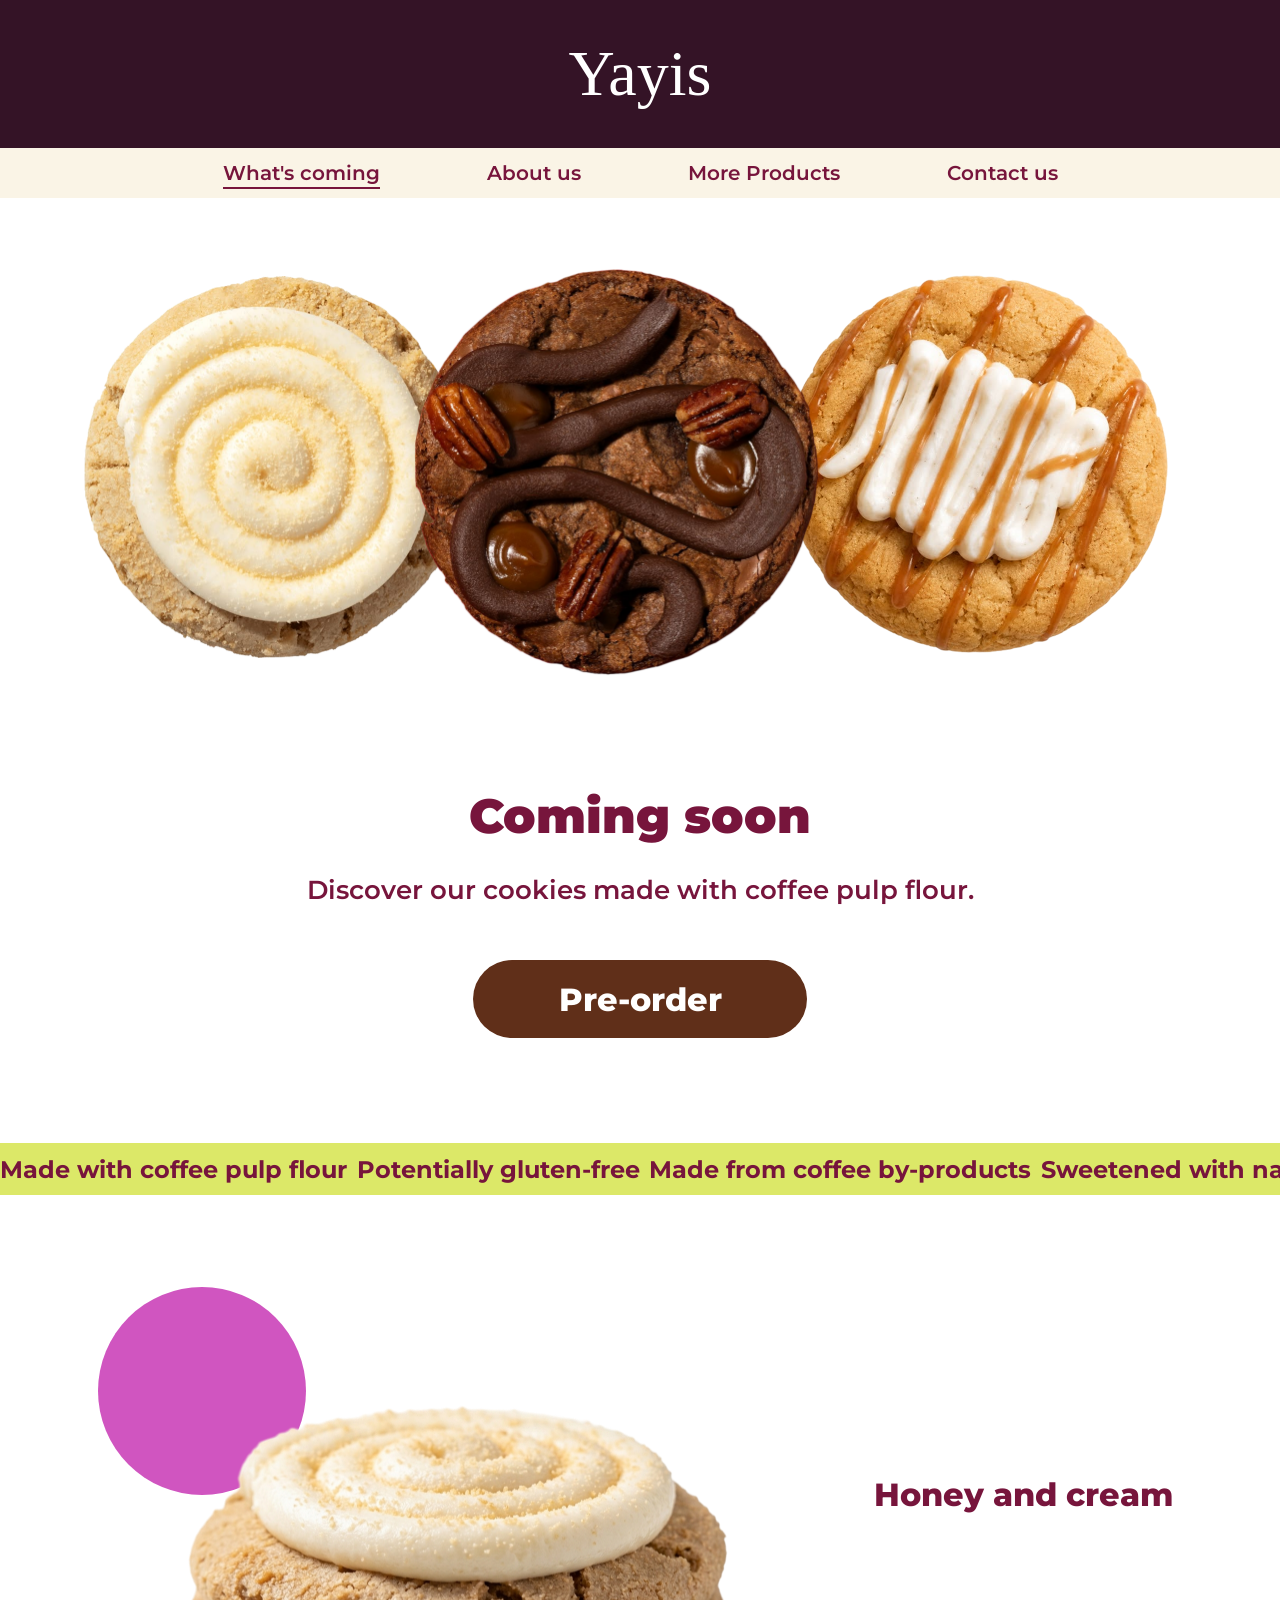
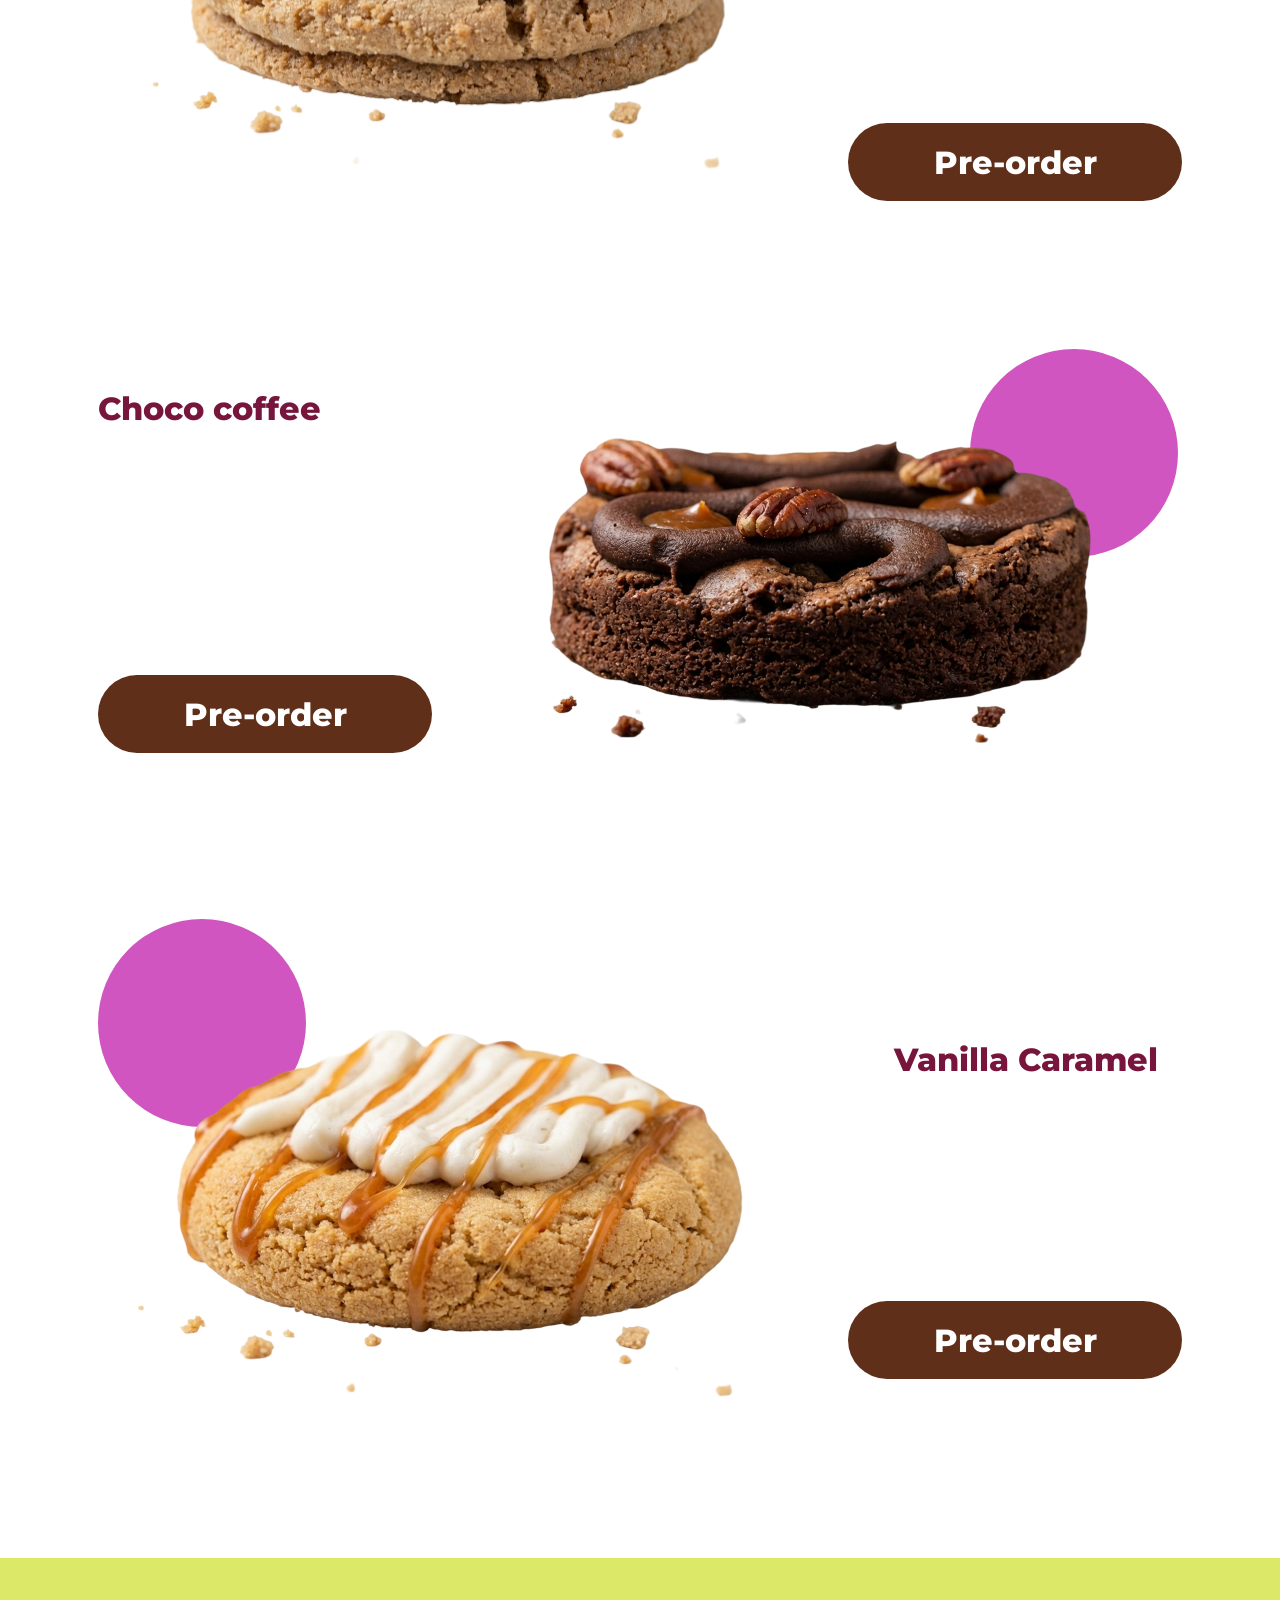
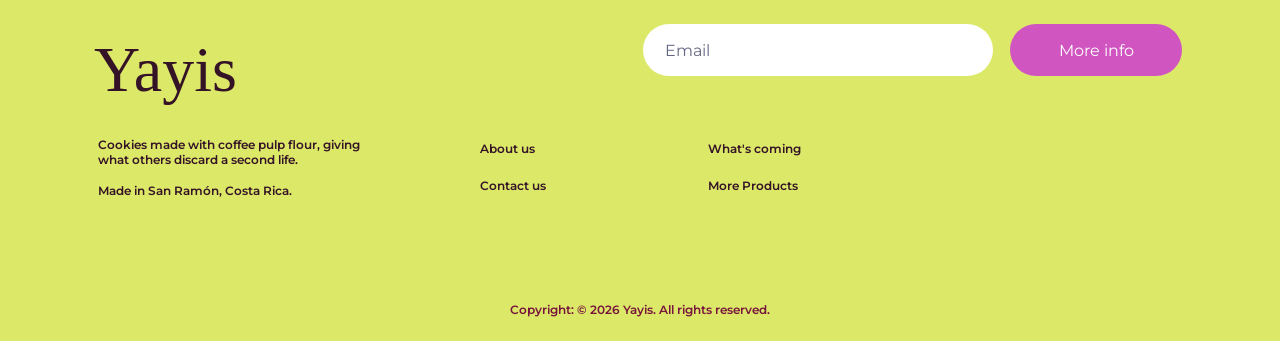
==== index.html @ 486eb4c7 "webpage" ====
<!DOCTYPE html>
<html lang="en">
<head>
  <meta charset="utf-8">
  <meta name="viewport" content="width=device-width, initial-scale=1">
  <title>Yayis — Coffee Pulp Cookies</title>
  <meta name="description" content="Artisanal cookies made with coffee pulp flour. Made in San Ramón, Costa Rica.">
  <link rel="icon" href="data:image/svg+xml,%3Csvg xmlns='http://www.w3.org/2000/svg' viewBox='0 0 100 100'%3E%3Ctext y='.9em' font-size='90'%3E%F0%9F%8D%AA%3C/text%3E%3C/svg%3E">
  <link rel="preconnect" href="https://fonts.googleapis.com">
  <link rel="preconnect" href="https://fonts.gstatic.com" crossorigin>
  <link href="https://fonts.googleapis.com/css2?family=Montserrat:wght@600;700;800;900&family=Patrick+Hand&family=SN+Pro:wght@400&display=swap" rel="stylesheet">
  <link rel="stylesheet" href="assets/css/styles.css">
  <script>document.documentElement.classList.add('js');</script>
</head>
<body class="page-home">

  <header class="site-header">
    <a class="logo" href="index.html" aria-label="Yayis — home">Yayis</a>
  </header>

  <nav class="site-nav" aria-label="Main navigation">
    <a href="index.html" class="is-active" aria-current="page">What's coming</a>
    <a href="about.html#about">About us</a>
    <a href="about.html#products">More Products</a>
    <a href="about.html#contact">Contact us</a>
  </nav>

  <main>
    <section class="hero" aria-labelledby="hero-title">
      <div class="hero__stage">
        <button class="hero__cookie hero__cookie--left" type="button" data-flavor="honey-cream" aria-label="Go to Honey and Cream cookies">
          <img class="hero__img" src="assets/images/hero-honey-cream.png" alt="Honey and Cream cookie" loading="eager">
        </button>
        <button class="hero__cookie hero__cookie--right" type="button" data-flavor="vanilla-caramel" aria-label="Go to Vanilla Caramel cookies">
          <img class="hero__img" src="assets/images/hero-vanilla-caramel.png" alt="Vanilla Caramel cookie" loading="eager">
        </button>
        <button class="hero__cookie hero__cookie--center" type="button" data-flavor="choco-coffee" aria-label="Go to Choco Coffee cookies">
          <img class="hero__img" src="assets/images/hero-choco-coffee.png" alt="Choco Coffee cookie" loading="eager">
        </button>
      </div>

      <div class="hero__copy">
        <h1 class="hero__title" id="hero-title">Coming soon</h1>
        <p class="hero__subtitle">Discover our cookies made with coffee pulp flour.</p>
        <button type="button" class="btn btn--brown" data-preorder="">Pre-order</button>
      </div>
    </section>

    <div class="marquee" aria-label="Made with coffee pulp flour. Potentially gluten-free. Made from coffee by-products. Sweetened with natural alternatives.">
      <div class="marquee__track">
        <div class="marquee__group" aria-hidden="true">
          <span>Made with coffee pulp flour</span>
          <span>Potentially gluten-free</span>
          <span>Made from coffee by-products</span>
          <span>Sweetened with natural alternatives</span>
        </div>
      </div>
    </div>

    <section class="products" id="cookies" aria-label="Our cookies">

      <article class="product product--img-left reveal" id="honey-cream"
        style="--img-w:87.7%;--img-ml:4.3%;--ar:657.67/491.06;--title-top:154px;--btn-bottom:11px;--title-ml:26px;--circle-top:-34px;--circle-left:0px;--circle-right:auto;">
        <div class="product__media">
          <span class="circle circle--product" aria-hidden="true"></span>
          <img class="product__img" src="assets/images/honey-cream.png" alt="Honey and Cream cookie" loading="lazy" decoding="async">
        </div>
        <div class="product__body">
          <h2 class="product__title">Honey and cream</h2>
          <button type="button" class="btn btn--brown" data-preorder="honey-cream">Pre-order</button>
        </div>
      </article>

      <article class="product product--img-right reveal" id="choco-coffee"
        style="--img-w:88.4%;--img-ml:7.7%;--ar:662.66/494.78;--title-top:67px;--btn-bottom:64px;--title-ml:0px;--circle-top:27px;--circle-left:auto;--circle-right:4px;">
        <div class="product__media">
          <span class="circle circle--product" aria-hidden="true"></span>
          <img class="product__img" src="assets/images/choco-coffee.png" alt="Choco Coffee cookie" loading="lazy" decoding="async">
        </div>
        <div class="product__body">
          <h2 class="product__title">Choco coffee</h2>
          <button type="button" class="btn btn--brown" data-preorder="choco-coffee">Pre-order</button>
        </div>
      </article>

      <article class="product product--img-left reveal" id="vanilla-caramel"
        style="--img-w:92%;--img-ml:2.1%;--ar:689.54/514.86;--title-top:113px;--btn-bottom:63px;--title-ml:46px;--circle-top:-8px;--circle-left:0px;--circle-right:auto;">
        <div class="product__media">
          <span class="circle circle--product" aria-hidden="true"></span>
          <img class="product__img" src="assets/images/vanilla-caramel.png" alt="Vanilla Caramel cookie" loading="lazy" decoding="async">
        </div>
        <div class="product__body">
          <h2 class="product__title">Vanilla Caramel</h2>
          <button type="button" class="btn btn--brown" data-preorder="vanilla-caramel">Pre-order</button>
        </div>
      </article>

    </section>
  </main>

  <footer class="site-footer">
    <div class="footer__grid">
      <a class="footer__logo" href="index.html" aria-label="Yayis — home">Yayis</a>

      <form class="subscribe" data-form="subscribe" novalidate>
        <div class="subscribe__field" data-field>
          <label class="visually-hidden" for="footer-email">Email</label>
          <input id="footer-email" name="email" type="email" placeholder="Email" autocomplete="email" data-validate="required email">
          <span class="field-error"></span>
        </div>
        <button type="submit" class="btn btn--pink">More info</button>
        <p class="form-status" role="status" aria-live="polite"></p>
      </form>

      <div class="footer__about">
        <p>Cookies made with coffee pulp flour, giving what others discard a second life.</p>
        <p>Made in San Ramón, Costa Rica.</p>
      </div>

      <ul class="footer__links">
        <li><a href="about.html#about">About us</a></li>
        <li><a href="about.html#contact">Contact us</a></li>
      </ul>

      <ul class="footer__links">
        <li><a href="index.html">What's coming</a></li>
        <li><a href="about.html#products">More Products</a></li>
      </ul>
    </div>

    <p class="footer__copy">Copyright: © 2026 Yayis. All rights reserved.</p>
  </footer>

  <script src="assets/js/script.js" defer></script>
</body>
</html>
---- assets/css/styles.css ----
/* ==========================================================================
   Yayis — styles.css
   Built from the Figma file "yayis" (Desktop - 1 and Desktop - 2, 1440px)
   ========================================================================== */

:root {
  --plum-900: #341326;
  --plum-700: #77153c;
  --brown: #602f19;
  --lime: #dce868;
  --cream: #faf4e6;
  --pink: #d055c0;
  --slate: #646782;
  --error: #b3261e;

  --font-body: "Montserrat", system-ui, -apple-system, "Segoe UI", sans-serif;
  --font-ui: "SN Pro", "Montserrat", system-ui, sans-serif;
  --font-logo: "Anak Baik", cursive;

  --wrap: 1084px;
}

*,
*::before,
*::after {
  box-sizing: border-box;
}

html {
  scroll-behavior: smooth;
}

body {
  margin: 0;
  font-family: var(--font-body);
  color: var(--plum-900);
  background: #fff;
  -webkit-font-smoothing: antialiased;
}

img {
  display: block;
  max-width: 100%;
}

a {
  color: inherit;
  text-decoration: none;
}

button,
input,
textarea,
select {
  font: inherit;
}

.wrap {
  width: min(var(--wrap), calc(100% - 48px));
  margin-inline: auto;
}

.visually-hidden {
  position: absolute !important;
  width: 1px;
  height: 1px;
  margin: -1px;
  padding: 0;
  overflow: hidden;
  clip: rect(0 0 0 0);
  white-space: nowrap;
  border: 0;
}

:focus-visible {
  outline: 3px solid var(--plum-700);
  outline-offset: 3px;
}

/* ---------- Header + navigation ---------- */

.site-header {
  background: var(--plum-900);
  height: 148px;
  display: grid;
  place-items: center;
}

.logo {
  font-family: var(--font-logo);
  font-size: 64px;
  line-height: 1.1;
  color: #fff;
}

.site-nav {
  position: sticky;
  top: 0;
  z-index: 20;
  height: 50px;
  background: var(--cream);
  display: flex;
  justify-content: center;
  align-items: center;
  gap: 107px;
}

.site-nav a {
  position: relative;
  font-weight: 600;
  font-size: 20px;
  color: var(--plum-700);
  padding-block: 4px;
}

.site-nav a::after {
  content: "";
  position: absolute;
  left: 0;
  right: 0;
  bottom: 0;
  height: 2px;
  background: currentColor;
  transform: scaleX(0);
  transform-origin: left;
  transition: transform 0.25s ease;
}

.site-nav a:hover::after,
.site-nav a.is-active::after {
  transform: scaleX(1);
}

/* ---------- Buttons ---------- */

.btn {
  display: inline-grid;
  place-items: center;
  border: 0;
  cursor: pointer;
  color: #fff;
  transition: transform 0.2s ease, filter 0.2s ease;
}

.btn:hover:not(:disabled) {
  transform: translateY(-2px);
  filter: brightness(0.93);
}

.btn:active:not(:disabled) {
  transform: translateY(0);
}

.btn:disabled {
  opacity: 0.7;
  cursor: progress;
}

.btn--brown {
  width: 334px;
  max-width: 100%;
  height: 78px;
  border-radius: 110px;
  background: var(--brown);
  font-weight: 800;
  font-size: 32px;
}

.btn--pink {
  width: 172px;
  height: 52px;
  border-radius: 262px;
  background: var(--pink);
  font-family: var(--font-ui);
  font-weight: 400;
  font-size: 16px;
}

.btn--small {
  width: 100%;
  height: 56px;
  font-size: 20px;
  margin-top: 24px;
}

.circle {
  position: absolute;
  z-index: 0;
  width: var(--circle-size, 208px);
  height: var(--circle-size, 208px);
  border-radius: 50%;
  background: var(--pink);
  pointer-events: none;
}

/* ---------- Home: hero ---------- */

.hero {
  position: relative;
  z-index: 1;
  text-align: center;
  padding-bottom: 105px;
}

.hero__stage {
  position: relative;
  width: min(1112px, 92vw);
  margin-inline: auto;
  aspect-ratio: 1112 / 609;
}

.hero__cookie {
  position: absolute;
  display: block;
  margin: 0;
  padding: 0;
  border: 0;
  background: transparent;
  cursor: pointer;
  transition:
    left 0.8s cubic-bezier(0.22, 1, 0.36, 1),
    top 0.8s cubic-bezier(0.22, 1, 0.36, 1),
    width 0.8s cubic-bezier(0.22, 1, 0.36, 1),
    transform 0.35s ease,
    filter 0.35s ease;
}

.hero__cookie:hover,
.hero__cookie:focus-visible {
  filter: brightness(1.04);
  transform: translateY(-8px);
  outline: none;
}

.hero__cookie:focus-visible {
  filter: drop-shadow(0 0 12px rgba(208, 85, 192, 0.55));
}

.hero__img {
  width: 100%;
  height: 100%;
  display: block;
  object-fit: contain;
  pointer-events: none;
}

.hero__cookie--left {
  left: 0;
  top: 12.8%;
  width: 34.26%;
  aspect-ratio: 381 / 382.59;
  z-index: 1;
}

.hero__cookie--right {
  left: 59.8%;
  top: 7.55%;
  width: 40.2%;
  aspect-ratio: 1;
  z-index: 1;
}

.hero__cookie--center {
  left: 28.38%;
  top: -11.5%;
  width: 40.72%;
  aspect-ratio: 452.8 / 679.2;
  z-index: 2;
}

.hero__copy {
  position: relative;
  z-index: 3;
  margin-top: -20px;
}

.hero__title {
  margin: 0;
  font-weight: 900;
  font-size: clamp(34px, 5vw, 48px);
  line-height: 1.23;
  color: var(--plum-700);
}

.hero__subtitle {
  margin: 28px 0 54px;
  font-weight: 600;
  font-size: clamp(18px, 2.4vw, 26px);
  color: var(--plum-700);
}

/* ---------- Home: marquee ---------- */

.marquee {
  background: var(--lime);
  height: 52px;
  overflow: hidden;
  display: flex;
  align-items: center;
  white-space: nowrap;
}

.marquee__track {
  display: flex;
  flex: none;
  animation: marquee 40s linear infinite;
}

.marquee:hover .marquee__track {
  animation-play-state: paused;
}

.marquee__group {
  flex: none;
  display: flex;
}

.marquee__group span {
  font-weight: 700;
  font-size: 24px;
  color: var(--plum-700);
  padding-right: 0.4em;
}

@keyframes marquee {
  from {
    transform: translateX(0);
  }
  to {
    transform: translateX(calc(var(--group-w, 50%) * -1));
  }
}

/* ---------- Home: product rows ---------- */

.products {
  display: flex;
  flex-direction: column;
  gap: 110px;
  padding: 126px 0 116px;
}

.product {
  width: min(var(--wrap), calc(100% - 48px));
  margin-inline: auto;
  display: grid;
  align-items: stretch;
}

.product--img-left {
  grid-template-columns: minmax(0, 1fr) 334px;
}

.product--img-right {
  grid-template-columns: 334px minmax(0, 1fr);
}

.product--img-right .product__media {
  grid-column: 2;
  grid-row: 1;
}

.product--img-right .product__body {
  grid-column: 1;
  grid-row: 1;
}

.product__media {
  position: relative;
}

.circle--product {
  left: var(--circle-left, auto);
  right: var(--circle-right, auto);
  top: var(--circle-top, 0);
}

.product__img {
  position: relative;
  z-index: 1;
  width: var(--img-w, 100%);
  margin-left: var(--img-ml, 0);
  aspect-ratio: var(--ar, 4 / 3);
  object-fit: contain;
}

.product__body {
  display: flex;
  flex-direction: column;
  justify-content: space-between;
  padding: var(--title-top, 120px) 0 var(--btn-bottom, 0);
}

.product__title {
  margin: 0 0 0 var(--title-ml, 0);
  font-weight: 800;
  font-size: 32px;
  line-height: 1.22;
  color: var(--plum-700);
}

/* ---------- About page ---------- */

.section-title {
  margin: 0;
  font-weight: 900;
  font-size: clamp(34px, 5vw, 48px);
  line-height: 1.23;
  color: var(--plum-700);
}

.about {
  padding: 157px 0 225px;
  scroll-margin-top: 50px;
}

.about .section-title {
  margin-bottom: 76px;
}

.about__grid {
  display: grid;
  grid-template-columns: 548px 498px;
  justify-content: space-between;
  align-items: start;
}

.about__text h2 {
  margin: 0 0 20px;
  font-weight: 600;
  font-size: 37.5px;
  line-height: 1.1;
  color: var(--plum-900);
}

.about__text h3 {
  margin: 14px 0 4px;
  font-weight: 700;
  font-size: 16px;
}

.about__text p {
  margin: 0 0 10px;
  font-weight: 600;
  font-size: 16px;
  line-height: 1.32;
}

.about__text .about__closing {
  font-style: italic;
}

.about__photo {
  margin-top: 30px;
  width: 498px;
  max-width: 100%;
  aspect-ratio: 498 / 622.5;
  object-fit: cover;
  border-radius: 46px;
}

.cream {
  background: var(--cream);
  padding-bottom: 117px;
}

.more-products {
  padding-top: 119px;
  scroll-margin-top: 50px;
}

.more-products .section-title {
  text-align: center;
  margin-bottom: 132px;
}

.bag {
  display: grid;
  grid-template-columns: minmax(0, 645px) 342px;
}

.bag__media {
  position: relative;
}

.bag__media .circle {
  left: 22.8px;
  top: -20.4px;
}

.bag__img {
  position: relative;
  z-index: 1;
  margin-left: 63.7px;
  width: 428px;
  max-width: calc(100% - 63.7px);
  aspect-ratio: 428 / 734.26;
  object-fit: contain;
}

.bag__body {
  display: flex;
  flex-direction: column;
  padding: 84px 0 99px;
}

.bag__title {
  margin: 0;
  font-weight: 800;
  font-size: 32px;
  line-height: 1.22;
  color: var(--plum-700);
  white-space: nowrap;
}

.bag__text {
  margin: 20px 0 30px;
  font-weight: 600;
  font-size: 20px;
  line-height: 1.22;
  color: #000;
}

.bag__body .btn {
  margin-top: auto;
}

/* ---------- Contact card ---------- */

.contact {
  margin-top: 110px;
  scroll-margin-top: 50px;
}

.contact__card {
  width: min(1086px, calc(100% - 48px));
  min-height: 528px;
  margin-inline: auto;
  background: #fff;
  border: 1px solid rgba(119, 21, 60, 0.08);
  box-shadow: 0 24px 70px rgba(52, 19, 38, 0.08);
  border-radius: 51px;
  padding: 70px 60px 48px 65px;
}

.contact__title {
  margin: 0 0 71px;
  font-weight: 800;
  font-size: clamp(32px, 4.4vw, 48px);
  line-height: 1.23;
  color: var(--plum-700);
}

.contact-form {
  display: flex;
  flex-direction: column;
  gap: 30px;
}

.cf-row {
  display: grid;
  grid-template-columns: 240px minmax(0, 1fr);
  column-gap: 24px;
  align-items: center;
  min-height: 56px;
}

.cf-row--action {
  grid-template-columns: 240px minmax(0, 1fr) 172px;
}

.cf-row label {
  font-weight: 600;
  font-size: 20px;
  color: var(--plum-700);
}

.cf-cell {
  position: relative;
}

.cf-cell input,
.cf-cell textarea {
  display: block;
  width: 100%;
  min-height: 56px;
  border: 0;
  border-bottom: 2px solid rgba(119, 21, 60, 0.3);
  border-radius: 0;
  background: transparent;
  padding: 14px 2px;
  font-weight: 600;
  font-size: 18px;
  color: var(--plum-900);
  resize: none;
  overflow: hidden;
  transition: border-color 0.2s ease, box-shadow 0.2s ease, background 0.2s ease;
}

.cf-cell input:focus,
.cf-cell textarea:focus {
  outline: 0;
  border-bottom-color: var(--pink);
  background: transparent;
  box-shadow: none;
}

.cf-cell textarea {
  min-height: 56px;
  line-height: 26px;
}

.cf-cell .field-error {
  position: absolute;
  left: 18px;
  top: 100%;
  margin-top: 4px;
}

/* ---------- Form feedback (shared) ---------- */

.field-error {
  display: block;
  color: var(--error);
  font-size: 13px;
  font-weight: 600;
  line-height: 1.3;
}

.field-error:empty {
  display: none;
}

[aria-invalid="true"] {
  border-color: var(--error) !important;
}

.form-status {
  margin: 0;
  font-size: 14px;
  font-weight: 600;
  color: var(--plum-700);
}

.form-status:empty {
  display: none;
}

.form-status[data-state="error"] {
  color: var(--error);
}

.contact-form .form-status {
  margin-top: -8px;
}

/* ---------- Footer ---------- */

.site-footer {
  background: var(--lime);
  padding: 66px 0 24px;
}

.footer__grid {
  width: min(var(--wrap), calc(100% - 48px));
  margin-inline: auto;
  display: grid;
  grid-template-columns: 382px 228px minmax(0, 1fr);
  row-gap: 32px;
  align-items: start;
}

.footer__logo {
  margin: 10px 0 0 -4px;
  font-family: var(--font-logo);
  font-size: 64px;
  line-height: 72px;
  color: var(--plum-900);
}

.subscribe {
  grid-column: 2 / 4;
  justify-self: end;
  display: flex;
  gap: 17px;
  position: relative;
}

.subscribe__field {
  position: relative;
}

.subscribe input {
  width: 350px;
  max-width: 100%;
  height: 52px;
  border: 2px solid transparent;
  border-radius: 262px;
  background: #fff;
  padding: 0 20px;
  font-family: var(--font-ui);
  font-size: 16px;
  color: var(--plum-900);
}

.subscribe input::placeholder {
  color: var(--slate);
}

.subscribe input:focus {
  outline: 0;
  border-color: var(--pink);
}

.subscribe .field-error {
  position: absolute;
  left: 20px;
  top: 100%;
  margin-top: 6px;
  white-space: nowrap;
}

.subscribe .form-status {
  position: absolute;
  left: 20px;
  top: 100%;
  margin-top: 6px;
}

.footer__about p {
  width: 270px;
  max-width: 100%;
  margin: 0 0 16px;
  font-weight: 600;
  font-size: 12px;
  line-height: 1.22;
}

.footer__links {
  list-style: none;
  margin: 0;
  padding: 0;
}

.footer__links li + li {
  margin-top: 18px;
}

.footer__links a {
  display: inline-block;
  font-weight: 600;
  font-size: 12px;
  line-height: 15px;
}

.footer__links a:hover {
  text-decoration: underline;
}

.footer__copy {
  margin: 88px 0 0;
  text-align: center;
  font-weight: 600;
  font-size: 12px;
  color: var(--plum-700);
}

/* ---------- Pre-order dialog ---------- */

.modal {
  width: min(520px, calc(100% - 32px));
  max-height: calc(100dvh - 32px);
  padding: 0;
  border: 0;
  border-radius: 36px;
  background: var(--cream);
  color: var(--plum-900);
  box-shadow: 0 30px 80px rgba(52, 19, 38, 0.35);
}

.modal::backdrop {
  background: rgba(52, 19, 38, 0.55);
}

.modal__inner {
  position: relative;
  padding: 44px 40px 36px;
}

.modal__close {
  position: absolute;
  top: 16px;
  right: 18px;
  width: 40px;
  height: 40px;
  border: 0;
  border-radius: 50%;
  background: transparent;
  color: var(--plum-700);
  font-size: 30px;
  line-height: 1;
  cursor: pointer;
}

.modal__close:hover {
  background: rgba(119, 21, 60, 0.08);
}

.modal h2 {
  margin: 0 0 4px;
  font-weight: 900;
  font-size: 32px;
  color: var(--plum-700);
}

.modal__desc {
  margin: 12px 0 0;
  font-size: 14px;
  font-weight: 600;
  line-height: 1.45;
}

.modal__desc:empty {
  display: none;
}

.field {
  display: flex;
  flex-direction: column;
  gap: 6px;
  margin-top: 16px;
}

.field label {
  font-weight: 600;
  font-size: 16px;
  color: var(--plum-700);
}

.field input,
.field select {
  width: 100%;
  border: 2px solid transparent;
  border-radius: 16px;
  background: #fff;
  padding: 12px 16px;
  font-weight: 600;
  font-size: 16px;
  color: var(--plum-900);
}

.field input:focus,
.field select:focus {
  outline: 0;
  border-color: var(--pink);
}

.modal__done {
  text-align: center;
  padding: 24px 0 4px;
}

.modal__done p {
  margin: 0 0 24px;
  font-weight: 600;
  font-size: 18px;
  line-height: 1.4;
}

/* ---------- Image placeholder (shown only if an asset file is missing) ---------- */

.img-placeholder {
  display: grid;
  place-items: center;
  padding: 8px;
  border: 2px dashed rgba(119, 21, 60, 0.45);
  background: rgba(119, 21, 60, 0.06);
  color: var(--plum-700);
  font-size: 13px;
  font-weight: 600;
  text-align: center;
  word-break: break-all;
}

/* ---------- Scroll reveal ---------- */

.js .reveal {
  opacity: 0;
  transform: translateY(24px);
  transition: opacity 0.7s ease, transform 0.7s ease;
}

.js .reveal.is-visible {
  opacity: 1;
  transform: none;
}

/* ---------- Responsive ---------- */

@media (max-width: 1100px) {
  .site-nav {
    gap: 56px;
  }
}

@media (max-width: 900px) {
  .site-header {
    height: 104px;
  }

  .logo {
    font-size: 48px;
  }

  .site-nav {
    height: auto;
    min-height: 50px;
    flex-wrap: wrap;
    gap: 6px 28px;
    padding: 10px 16px;
  }

  .site-nav a {
    font-size: 16px;
  }

  .hero {
    padding-bottom: 64px;
  }

  .hero__subtitle {
    margin: 20px 16px 36px;
  }

  .btn--brown {
    height: 64px;
    font-size: 26px;
  }

  .marquee__group span {
    font-size: 18px;
  }

  .products {
    gap: 72px;
    padding: 72px 0;
  }

  .product--img-left,
  .product--img-right,
  .bag {
    grid-template-columns: 1fr;
    row-gap: 24px;
  }

  .product--img-right .product__media,
  .product--img-right .product__body {
    grid-column: 1;
    grid-row: auto;
  }

  .product__body,
  .bag__body {
    padding: 0;
    align-items: center;
    text-align: center;
    gap: 20px;
  }

  .product__title {
    margin-left: 0;
  }

  .circle {
    --circle-size: 120px;
  }

  .bag__title {
    white-space: normal;
  }

  .bag__text {
    margin: 0;
  }

  .bag__body .btn {
    margin-top: 12px;
  }

  .about {
    padding: 72px 0 80px;
  }

  .about .section-title {
    margin-bottom: 36px;
  }

  .about__grid {
    grid-template-columns: 1fr;
    row-gap: 32px;
  }

  .about__photo {
    width: 100%;
    margin-top: 0;
  }

  .about__text h2 {
    font-size: 30px;
  }

  .more-products {
    padding-top: 64px;
  }

  .more-products .section-title {
    margin-bottom: 72px;
  }

  .bag__img {
    margin-inline: auto;
    max-width: 80%;
  }

  .bag__media .circle {
    left: 8%;
  }

  .contact {
    margin-top: 72px;
  }

  .contact__card {
    padding: 40px 24px 32px;
    border-radius: 36px;
  }

  .contact__title {
    margin-bottom: 36px;
  }

  .cf-row,
  .cf-row--action {
    grid-template-columns: 1fr;
    row-gap: 10px;
  }

  .cf-row label {
    font-size: 17px;
  }

  .cf-row {
    min-height: 0;
  }

  .cf-cell input,
  .cf-cell textarea {
    min-height: 54px;
    font-size: 16px;
  }

  .cf-row--action .btn {
    margin-top: 20px;
    width: 100%;
  }

  .footer__grid {
    grid-template-columns: 1fr;
    row-gap: 28px;
  }

  .subscribe {
    grid-column: 1;
    justify-self: stretch;
    flex-wrap: wrap;
    padding-bottom: 28px;
  }

  .subscribe__field {
    flex: 1 1 220px;
  }

  .footer__copy {
    margin-top: 48px;
  }
}

@media (prefers-reduced-motion: reduce) {
  html {
    scroll-behavior: auto;
  }

  .marquee__track {
    animation: none;
  }

  .js .reveal {
    opacity: 1;
    transform: none;
    transition: none;
  }

  .btn,
  .site-nav a::after {
    transition: none;
  }
}
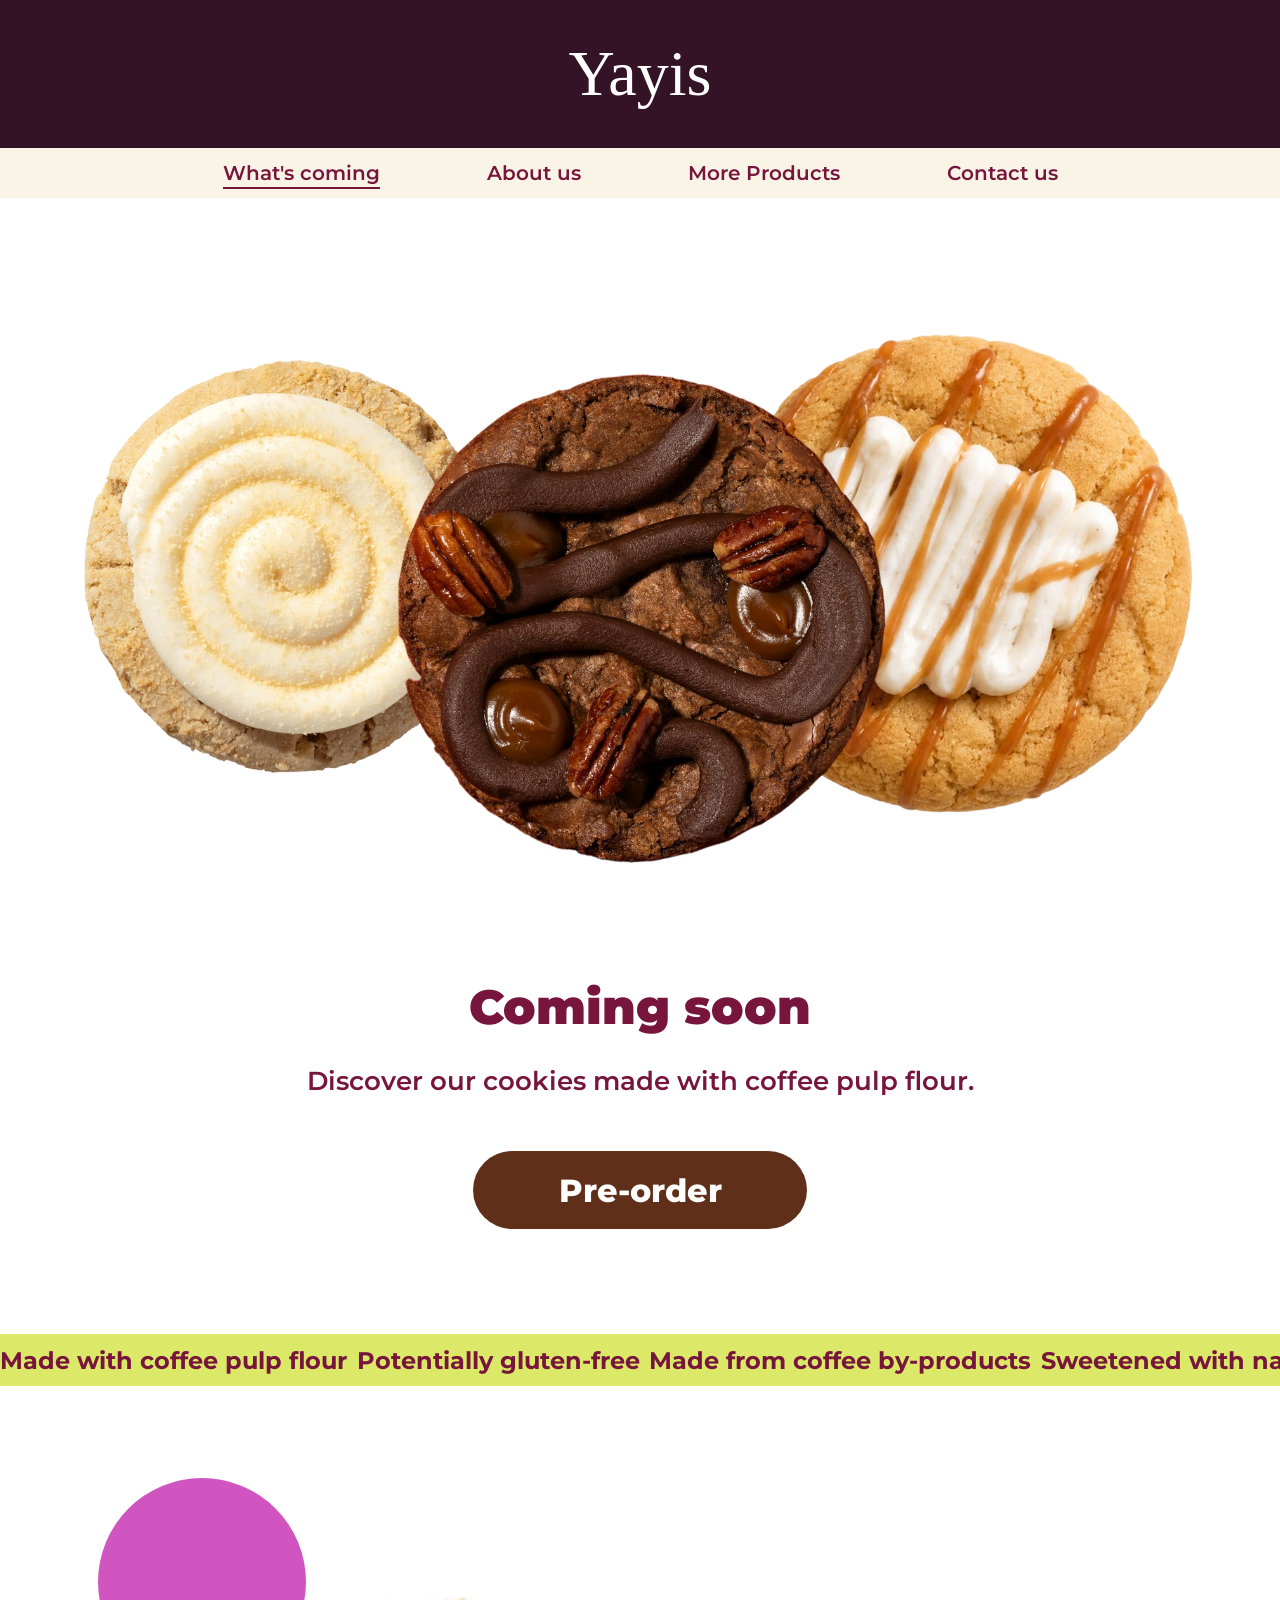
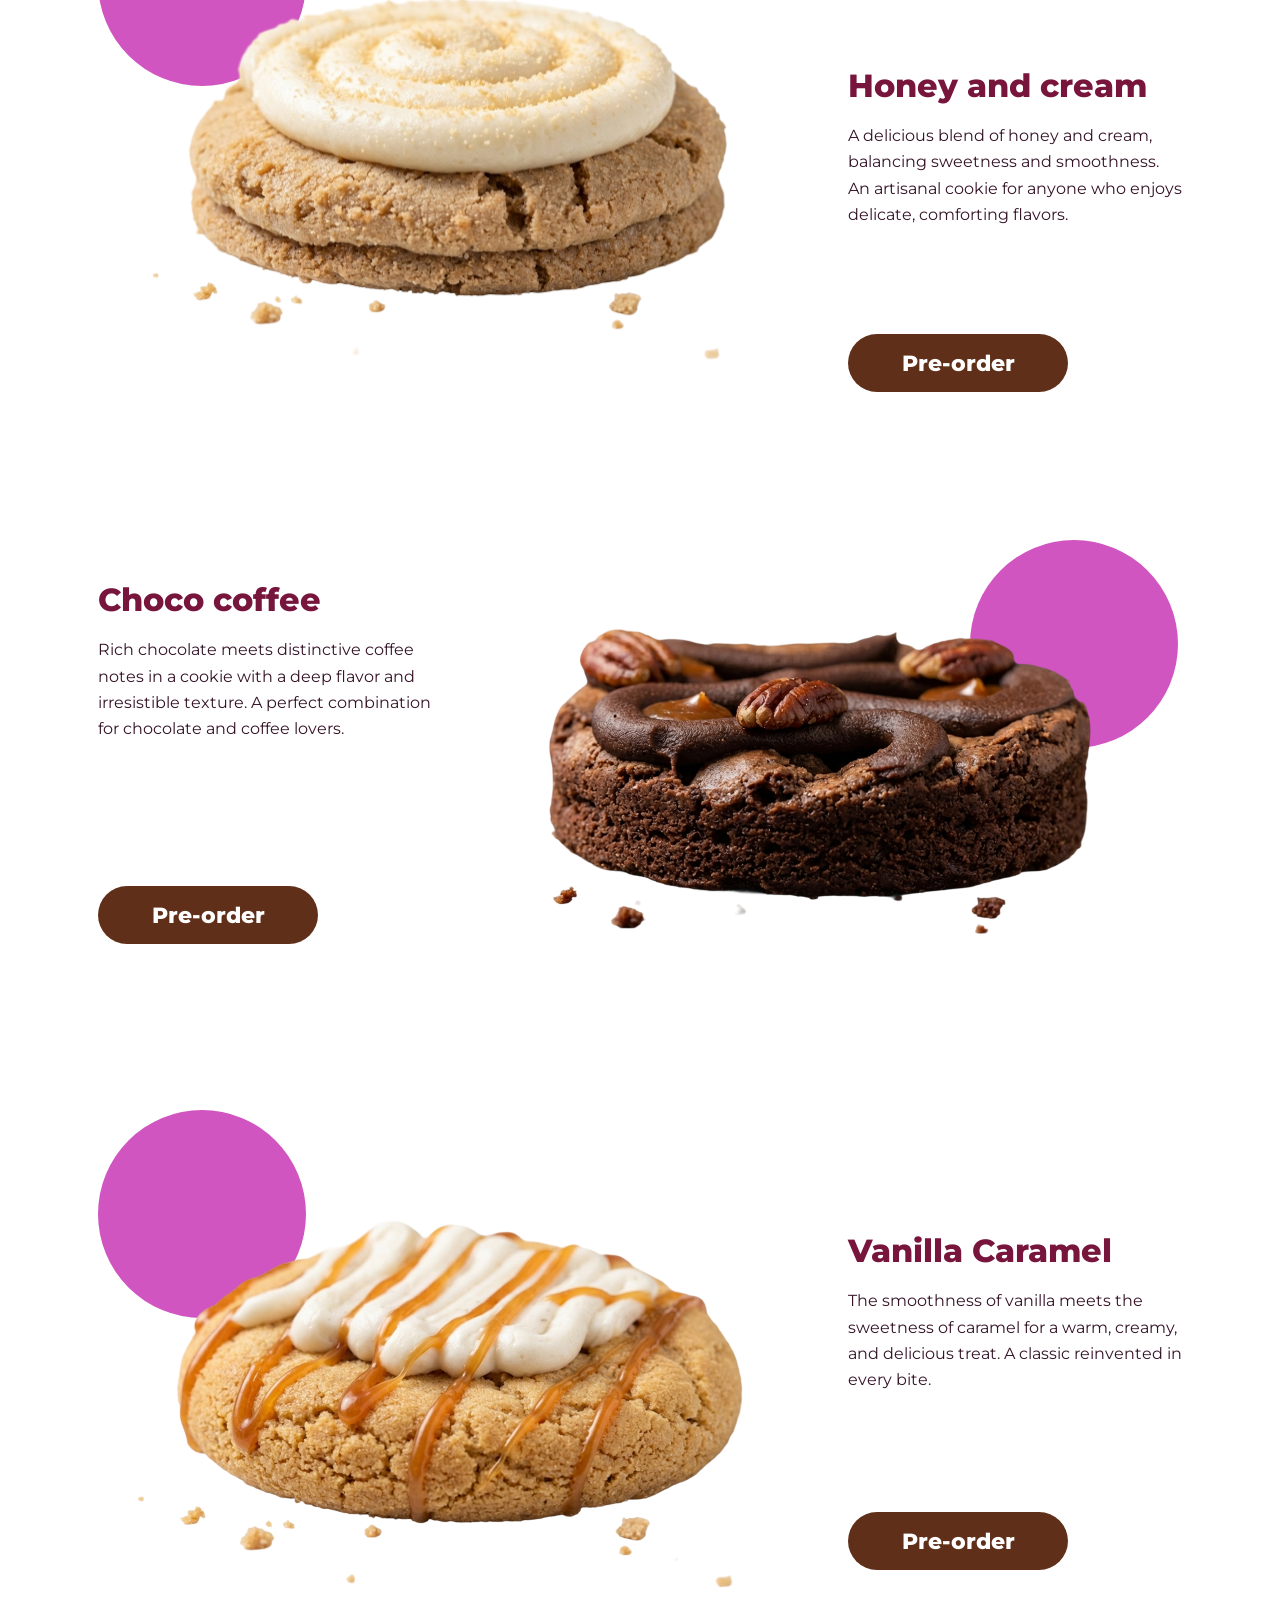
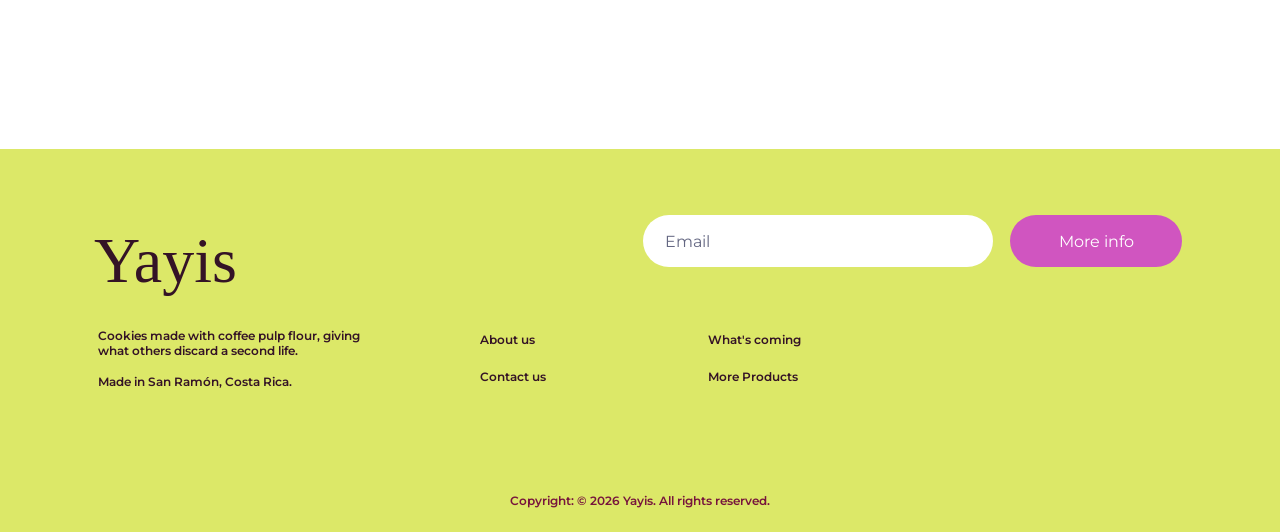
==== commit 97eda2dc: "actualziacion" ====
--- a/index.html
+++ b/index.html
@@ -16,9 +16,14 @@
 
   <header class="site-header">
     <a class="logo" href="index.html" aria-label="Yayis — home">Yayis</a>
+    <button class="menu-toggle" type="button" aria-label="Open navigation menu" aria-expanded="false" aria-controls="site-nav">
+      <span aria-hidden="true"></span>
+      <span aria-hidden="true"></span>
+      <span aria-hidden="true"></span>
+    </button>
   </header>
 
-  <nav class="site-nav" aria-label="Main navigation">
+  <nav class="site-nav" id="site-nav" aria-label="Main navigation">
     <a href="index.html" class="is-active" aria-current="page">What's coming</a>
     <a href="about.html#about">About us</a>
     <a href="about.html#products">More Products</a>
@@ -67,6 +72,7 @@
         </div>
         <div class="product__body">
           <h2 class="product__title">Honey and cream</h2>
+          <p class="product__description">A delicious blend of honey and cream, balancing sweetness and smoothness. An artisanal cookie for anyone who enjoys delicate, comforting flavors.</p>
           <button type="button" class="btn btn--brown" data-preorder="honey-cream">Pre-order</button>
         </div>
       </article>
@@ -79,6 +85,7 @@
         </div>
         <div class="product__body">
           <h2 class="product__title">Choco coffee</h2>
+          <p class="product__description">Rich chocolate meets distinctive coffee notes in a cookie with a deep flavor and irresistible texture. A perfect combination for chocolate and coffee lovers.</p>
           <button type="button" class="btn btn--brown" data-preorder="choco-coffee">Pre-order</button>
         </div>
       </article>
@@ -91,6 +98,7 @@
         </div>
         <div class="product__body">
           <h2 class="product__title">Vanilla Caramel</h2>
+          <p class="product__description">The smoothness of vanilla meets the sweetness of caramel for a warm, creamy, and delicious treat. A classic reinvented in every bite.</p>
           <button type="button" class="btn btn--brown" data-preorder="vanilla-caramel">Pre-order</button>
         </div>
       </article>
--- a/assets/css/styles.css
+++ b/assets/css/styles.css
@@ -91,6 +91,10 @@
   font-size: 64px;
   line-height: 1.1;
   color: #fff;
+}
+
+.menu-toggle {
+  display: none;
 }
 
 .site-nav {
@@ -199,6 +203,7 @@
   position: relative;
   z-index: 1;
   text-align: center;
+  padding-top: 40px;
   padding-bottom: 105px;
 }
 
@@ -206,7 +211,7 @@
   position: relative;
   width: min(1112px, 92vw);
   margin-inline: auto;
-  aspect-ratio: 1112 / 609;
+  aspect-ratio: 1112 / 760;
 }
 
 .hero__cookie {
@@ -246,24 +251,24 @@
 
 .hero__cookie--left {
   left: 0;
-  top: 12.8%;
-  width: 34.26%;
+  top: 16%;
+  width: 37%;
   aspect-ratio: 381 / 382.59;
   z-index: 1;
 }
 
 .hero__cookie--right {
-  left: 59.8%;
-  top: 7.55%;
-  width: 40.2%;
+  left: 56%;
+  top: 12%;
+  width: 44%;
   aspect-ratio: 1;
   z-index: 1;
 }
 
 .hero__cookie--center {
-  left: 28.38%;
-  top: -11.5%;
-  width: 40.72%;
+  left: 27.6%;
+  top: 1%;
+  width: 44.8%;
   aspect-ratio: 452.8 / 679.2;
   z-index: 2;
 }
@@ -387,16 +392,36 @@
 .product__body {
   display: flex;
   flex-direction: column;
-  justify-content: space-between;
+  justify-content: flex-start;
   padding: var(--title-top, 120px) 0 var(--btn-bottom, 0);
 }
 
 .product__title {
-  margin: 0 0 0 var(--title-ml, 0);
+  margin: 0;
   font-weight: 800;
   font-size: 32px;
   line-height: 1.22;
   color: var(--plum-700);
+  text-align: left;
+}
+
+.product__description {
+  align-self: stretch;
+  margin: 18px 0 0;
+  font-size: 16px;
+  line-height: 1.65;
+  color: var(--plum-900);
+  text-align: left;
+}
+
+.product__body .btn {
+  margin-top: auto;
+}
+
+.product__body .btn--brown {
+  width: 220px;
+  height: 58px;
+  font-size: 22px;
 }
 
 /* ---------- About page ---------- */
@@ -905,27 +930,94 @@
 
 @media (max-width: 900px) {
   .site-header {
+    position: relative;
     height: 104px;
+    display: flex;
+    justify-content: center;
+    align-items: center;
   }
 
   .logo {
     font-size: 48px;
   }
 
+  .js .menu-toggle {
+    position: absolute;
+    right: 20px;
+    display: flex;
+    width: 44px;
+    height: 44px;
+    flex-direction: column;
+    justify-content: center;
+    align-items: center;
+    gap: 6px;
+    padding: 8px;
+    border: 0;
+    background: transparent;
+    cursor: pointer;
+  }
+
+  .menu-toggle span {
+    display: block;
+    width: 26px;
+    height: 2px;
+    border-radius: 2px;
+    background: #fff;
+    transition: transform 0.2s ease, opacity 0.2s ease;
+  }
+
+  .menu-toggle[aria-expanded="true"] span:first-child {
+    transform: translateY(8px) rotate(45deg);
+  }
+
+  .menu-toggle[aria-expanded="true"] span:nth-child(2) {
+    opacity: 0;
+  }
+
+  .menu-toggle[aria-expanded="true"] span:last-child {
+    transform: translateY(-8px) rotate(-45deg);
+  }
+
   .site-nav {
+    position: sticky;
+    top: 0;
+    display: flex;
     height: auto;
-    min-height: 50px;
-    flex-wrap: wrap;
-    gap: 6px 28px;
-    padding: 10px 16px;
+    flex-direction: column;
+    align-items: stretch;
+    gap: 0;
+    padding: 8px 20px;
+    box-shadow: 0 8px 20px rgba(52, 19, 38, 0.12);
+  }
+
+  .js .site-nav {
+    display: none;
+  }
+
+  .js .site-nav.is-open {
+    display: flex;
   }
 
   .site-nav a {
+    padding: 14px 8px;
+    border-bottom: 1px solid rgba(119, 21, 60, 0.12);
     font-size: 16px;
+  }
+
+  .site-nav a:last-child {
+    border-bottom: 0;
   }
 
   .hero {
     padding-bottom: 64px;
+  }
+
+  .hero__stage {
+    width: calc(100% - 32px);
+  }
+
+  .hero {
+    padding-top: 24px;
   }
 
   .hero__subtitle {
